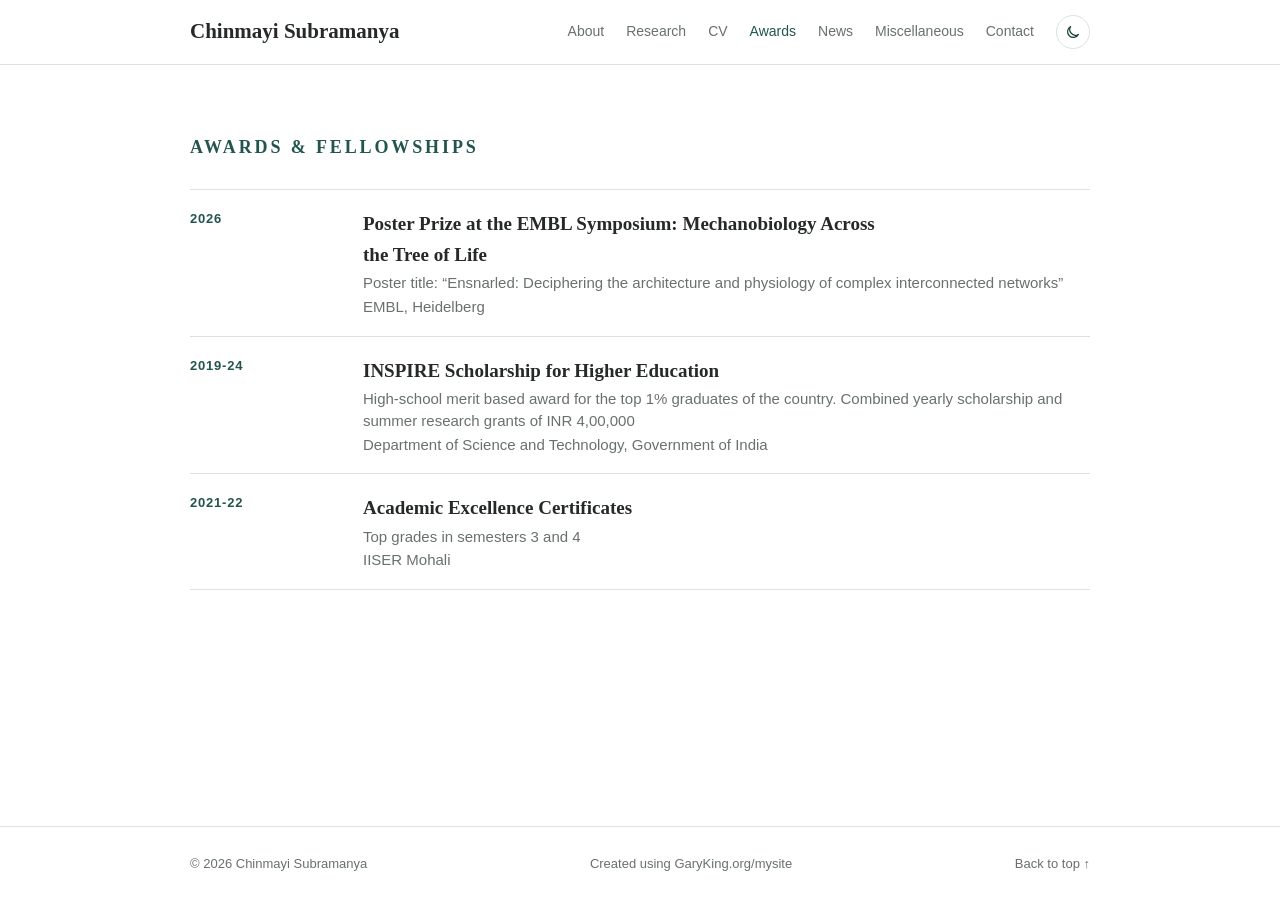
==== awards.html @ d97e75de "Build academic portfolio website" ====
<!doctype html>
<html lang="en">
  <head>
    <meta charset="utf-8" />
    <meta name="viewport" content="width=device-width, initial-scale=1" />
    <meta name="description" content="Awards and fellowships received by Chinmayi Subramanya." />
    <meta name="theme-color" content="#ffffff" />
    <meta name="color-scheme" content="light dark" />
    <title>Awards &amp; Fellowships - Chinmayi Subramanya</title>
    <link rel="icon" href="assets/favicon.svg" type="image/svg+xml" />
    <link rel="stylesheet" href="styles.css?v=3" />
  </head>
  <body>
    <a class="skip-link" href="#main-content">Skip to content</a>
    <header class="site-header">
      <div class="nav-shell">
        <a class="wordmark" href="index.html#about">Chinmayi Subramanya</a>
        <nav class="site-nav" aria-label="Primary navigation">
          <a href="index.html#about">About</a>
          <a href="index.html#research">Research</a>
          <a href="index.html#cv">CV</a>
          <a class="active" href="awards.html" aria-current="page">Awards</a>
          <a href="news.html">News</a>
          <a href="beyond.html">Miscellaneous</a>
          <a href="contact.html">Contact</a>
          <button class="theme-toggle" type="button" data-theme-toggle aria-pressed="false" aria-label="Switch to dark mode">
            <svg class="theme-icon moon-icon" viewBox="0 0 24 24" aria-hidden="true"><path d="M20.2 15.6A8.6 8.6 0 0 1 8.4 3.8 8.7 8.7 0 1 0 20.2 15.6Z" /></svg>
            <svg class="theme-icon sun-icon" viewBox="0 0 24 24" aria-hidden="true"><circle cx="12" cy="12" r="4" /><path d="M12 2v2M12 20v2M4.93 4.93l1.42 1.42M17.65 17.65l1.42 1.42M2 12h2M20 12h2M4.93 19.07l1.42-1.42M17.65 6.35l1.42-1.42" /></svg>
          </button>
        </nav>
      </div>
    </header>
    <main id="main-content" class="page-shell standalone-page">
      <section class="content-section" id="awards" aria-labelledby="awards-title">
        <h1 class="page-title" id="awards-title">Awards &amp; fellowships</h1>
        <ul class="award-list">
          <li><strong>2026</strong><span>Poster Prize at the EMBL Symposium: Mechanobiology Across<br />the Tree of Life<small>Poster title: “Ensnarled: Deciphering the architecture and physiology of complex interconnected networks”</small><small>EMBL, Heidelberg</small></span></li>
          <li><strong>2019-24</strong><span>INSPIRE Scholarship for Higher Education<small>High-school merit based award for the top 1% graduates of the country. Combined yearly scholarship and summer research grants of INR 4,00,000</small><small>Department of Science and Technology, Government of India</small></span></li>
          <li><strong>2021-22</strong><span>Academic Excellence Certificates<small>Top grades in semesters 3 and 4</small><small>IISER Mohali</small></span></li>
        </ul>
      </section>
    </main>
    <footer class="site-footer">
      <div class="page-shell">
        <p>© <span data-year></span> Chinmayi Subramanya</p>
        <p>Created using <a href="https://garyking.org/mysite" target="_blank" rel="noreferrer">GaryKing.org/mysite</a></p>
        <a href="#main-content">Back to top ↑</a>
      </div>
    </footer>
    <script src="script.js?v=2"></script>
  </body>
</html>
---- styles.css ----
:root {
  --background: #ffffff;
  --surface: #f5f7f6;
  --text: #252a28;
  --muted: #68716d;
  --green: #23554e;
  --green-strong: #173f3a;
  --border: #dde2df;
  --serif: Georgia, "Times New Roman", serif;
  --sans: -apple-system, BlinkMacSystemFont, "Segoe UI", Roboto, "Helvetica Neue", Arial, sans-serif;
  --shell: min(900px, calc(100% - 48px));
}

html[data-theme="dark"] {
  color-scheme: dark;
  --background: #101614;
  --surface: #171e1c;
  --text: #f1f4f2;
  --muted: #aab4b0;
  --green: #9bc5ba;
  --green-strong: #d8e8e4;
  --border: #303b37;
}

* {
  box-sizing: border-box;
}

html {
  scroll-behavior: smooth;
  background: var(--background);
  color-scheme: light;
}

body {
  margin: 0;
  color: var(--text);
  background: var(--background);
  font-family: var(--sans);
  font-size: 17px;
  line-height: 1.65;
  -webkit-font-smoothing: antialiased;
  transition: color 160ms ease, background 160ms ease;
}

a {
  color: inherit;
  text-decoration-color: var(--green);
  text-decoration-thickness: 1px;
  text-underline-offset: 0.18em;
}

a:hover {
  color: var(--green);
}

img {
  display: block;
  max-width: 100%;
}

button,
a {
  -webkit-tap-highlight-color: transparent;
}

:focus-visible {
  outline: 3px solid var(--green);
  outline-offset: 4px;
}

::selection {
  color: var(--background);
  background: var(--green);
}

.skip-link {
  position: fixed;
  z-index: 100;
  top: 12px;
  left: 12px;
  padding: 8px 12px;
  color: var(--background);
  background: var(--green-strong);
  transform: translateY(-160%);
}

.skip-link:focus {
  transform: translateY(0);
}

.page-shell,
.nav-shell {
  width: var(--shell);
  margin-inline: auto;
}

.site-header {
  position: sticky;
  z-index: 50;
  top: 0;
  border-bottom: 1px solid var(--border);
  background: var(--background);
}

.nav-shell {
  min-height: 64px;
  display: flex;
  align-items: center;
  justify-content: space-between;
  gap: 32px;
}

.wordmark {
  flex: 0 0 auto;
  font-family: var(--serif);
  font-size: 21px;
  font-weight: 700;
  line-height: 1.1;
  text-decoration: none;
}

.site-nav {
  display: flex;
  align-items: center;
  justify-content: flex-end;
  gap: 22px;
  font-size: 14px;
}

.site-nav a {
  color: var(--muted);
  text-decoration: none;
}

.site-nav a:hover,
.site-nav a.active {
  color: var(--green);
}

.theme-toggle {
  width: 34px;
  height: 34px;
  display: inline-flex;
  align-items: center;
  justify-content: center;
  padding: 0;
  color: var(--green-strong);
  background: transparent;
  border: 1px solid var(--border);
  border-radius: 999px;
  cursor: pointer;
}

.theme-toggle:hover {
  color: var(--background);
  border-color: var(--green);
  background: var(--green);
}

.theme-icon {
  width: 16px;
  height: 16px;
  fill: none;
  stroke: currentColor;
  stroke-width: 1.8;
  stroke-linecap: round;
  stroke-linejoin: round;
}

.sun-icon,
html[data-theme="dark"] .moon-icon {
  display: none;
}

html[data-theme="dark"] .sun-icon {
  display: block;
}

.profile {
  min-height: min(660px, calc(100svh - 64px));
  display: grid;
  grid-template-columns: 190px minmax(0, 1fr);
  align-items: center;
  gap: 48px;
  padding-block: 64px;
  scroll-margin-top: 64px;
}

.portrait {
  width: 190px;
  margin: 0;
}

.portrait-column {
  width: 190px;
  display: flex;
  align-items: center;
  flex-direction: column;
  gap: 14px;
}

.portrait img {
  width: 190px;
  height: 190px;
  object-fit: cover;
  object-position: center;
  border: 1px solid var(--border);
  border-radius: 50%;
}

.profile-copy {
  max-width: 610px;
}

.profile h1 {
  margin: 0 0 4px;
  font-family: var(--serif);
  font-size: clamp(42px, 5vw, 56px);
  line-height: 1.05;
  letter-spacing: -0.03em;
}

.profile-copy p {
  margin: 3px 0;
  color: var(--muted);
}

.profile-copy .role {
  margin-top: 8px;
  color: var(--text);
  font-size: 18px;
  font-weight: 700;
}

.profile-copy .profile-summary {
  max-width: 590px;
  margin-top: 20px;
  color: var(--text);
  font-size: 16px;
  line-height: 1.55;
}

.profile-copy .profile-focus {
  margin-top: 8px;
}

.profile-copy .profile-history {
  margin-top: 8px;
}

.profile-actions {
  display: flex;
  align-items: flex-start;
  flex-direction: column;
  gap: 12px;
  margin-top: 24px;
}

.profile-socials {
  display: flex;
  align-items: center;
  gap: 10px;
}

.profile-socials a {
  width: 36px;
  height: 36px;
  display: inline-flex;
  align-items: center;
  justify-content: center;
  border: 1px solid var(--border);
  border-radius: 50%;
  color: var(--green-strong);
  text-decoration: none;
}

.profile-socials a:hover {
  color: var(--background);
  border-color: var(--green);
  background: var(--green);
}

.profile-socials svg {
  width: 17px;
  height: 17px;
  fill: none;
  stroke: currentColor;
  stroke-width: 1.8;
  stroke-linecap: round;
  stroke-linejoin: round;
}

.profile-socials .brand-icon {
  fill: currentColor;
  stroke: none;
}

.button {
  display: inline-flex;
  align-items: center;
  justify-content: center;
  min-height: 44px;
  padding: 0 18px;
  border: 1px solid var(--green);
  font-family: var(--serif);
  font-size: 16px;
  text-decoration: none;
}

.button.primary {
  color: #ffffff;
  background: var(--green-strong);
  border-color: var(--green-strong);
}

html[data-theme="dark"] .button.primary {
  color: #101614;
  background: var(--green);
  border-color: var(--green);
}

.button.secondary {
  color: var(--green-strong);
  background: transparent;
}

.button:hover {
  color: var(--background);
  background: var(--green);
}

.content-shell {
  padding-bottom: 40px;
}

.standalone-page {
  min-height: calc(100vh - 139px);
  padding-bottom: 40px;
}

.standalone-page .content-section:first-child {
  border-top: 0;
}

.page-title {
  margin: 0 0 30px;
  color: var(--green);
  font-family: var(--serif);
  font-size: 18px;
  line-height: 1.2;
  letter-spacing: 0.16em;
  text-transform: uppercase;
}

.content-section {
  padding: 72px 0;
  border-top: 1px solid var(--border);
  scroll-margin-top: 88px;
}

.content-section h2 {
  margin: 0 0 30px;
  color: var(--green);
  font-family: var(--serif);
  font-size: 18px;
  line-height: 1.2;
  letter-spacing: 0.16em;
  text-transform: uppercase;
}

.content-section > p {
  max-width: 820px;
  margin: 0 0 22px;
  font-size: 18px;
}

.subsection + .subsection {
  margin-top: 56px;
}

.research-description {
  max-width: 820px;
  margin-bottom: 40px;
}

.research-description p {
  margin: 0 0 22px;
  font-size: 16px;
}

.approach-list + .subsection {
  margin-top: 56px;
}

.subsection h3 {
  margin: 0 0 24px;
  color: var(--text);
  font-family: var(--sans);
  font-size: 16px;
  font-weight: 700;
  line-height: 1.3;
  letter-spacing: 0;
  text-transform: none;
}

.publication-item {
  display: grid;
  grid-template-columns: 145px minmax(0, 1fr);
  gap: 28px;
}

.publication-item + .publication-item {
  margin-top: 32px;
  padding-top: 32px;
  border-top: 1px solid var(--border);
}

.item-meta,
.entry-list time {
  padding-top: 4px;
  color: var(--green);
  font-size: 12px;
  font-weight: 700;
  letter-spacing: 0.08em;
  text-transform: uppercase;
}

.item-body h4 {
  margin: 0 0 8px;
  font-family: var(--serif);
  font-size: 19px;
  line-height: 1.3;
}

.item-body h4 a {
  text-decoration: none;
}

.item-body p {
  margin: 0 0 14px;
}

.item-body .authors {
  color: var(--muted);
  font-size: 14px;
}

.inline-link {
  color: var(--green-strong);
  font-size: 14px;
  font-weight: 700;
}

.approach-list,
.entry-list,
.award-list {
  margin: 0;
  padding: 0;
  list-style: none;
}

.approach-list {
  counter-reset: approach;
}

.approach-list li {
  counter-increment: approach;
  display: grid;
  grid-template-columns: 145px minmax(0, 1fr);
  gap: 28px;
  padding: 18px 0;
  border-top: 1px solid var(--border);
}

.approach-list strong::before {
  content: "0" counter(approach) " · ";
  color: var(--green);
  font-size: 12px;
  letter-spacing: 0.08em;
}

.approach-list span,
.entry-list span,
.award-list small {
  color: var(--muted);
}

.entry-list li {
  display: grid;
  grid-template-columns: 145px minmax(0, 1fr);
  gap: 28px;
  padding: 22px 0;
  border-top: 1px solid var(--border);
}

.entry-list li:last-child,
.approach-list li:last-child,
.award-list li:last-child {
  border-bottom: 1px solid var(--border);
}

.entry-list div,
.award-list span {
  display: flex;
  flex-direction: column;
  gap: 2px;
}

.entry-list strong {
  font-family: var(--serif);
  font-size: 19px;
}

.entry-list strong a {
  text-decoration: none;
}

.entry-list span {
  font-size: 15px;
}

.cv-list .cv-heading {
  display: flex;
  align-items: baseline;
  flex-direction: row;
  justify-content: space-between;
  gap: 24px;
}

.cv-list .cv-institute {
  color: var(--text);
  font-family: var(--serif);
  font-size: 19px;
  font-weight: 700;
}

.cv-list .cv-detail-row {
  display: flex;
  align-items: flex-start;
  flex-direction: row;
  justify-content: space-between;
  gap: 24px;
}

.cv-list .cv-program {
  flex: 0 0 auto;
  color: var(--muted);
  font-family: var(--sans);
  font-size: 15px;
  font-weight: 400;
  text-align: right;
}

.cv-list a {
  width: fit-content;
}

.course-page {
  min-height: calc(100vh - 140px);
  padding-top: 72px;
}

.course-page h1 {
  margin: 0 0 18px;
  font-family: var(--serif);
  font-size: clamp(34px, 4vw, 46px);
  line-height: 1.05;
  letter-spacing: -0.03em;
}

.course-page .course-intro {
  margin: 0 0 58px;
  color: var(--muted);
  font-size: 18px;
}

.course-section {
  padding: 56px 0 20px;
  border-top: 1px solid var(--border);
}

.course-section + .course-section {
  border-top: 0;
}

.course-section-header {
  margin-bottom: 30px;
}

.course-section-header h2 {
  margin: 0;
  color: var(--text);
  font-family: var(--serif);
  font-size: 30px;
  line-height: 1.15;
}

.course-kicker {
  margin: 0 0 5px;
  color: var(--green);
  font-size: 12px;
  font-weight: 700;
  letter-spacing: 0.1em;
  text-transform: uppercase;
}

.course-group-grid {
  display: grid;
  grid-template-columns: repeat(2, minmax(0, 1fr));
  gap: 38px 48px;
}

.physics-major-grid {
  display: grid;
  grid-template-columns: repeat(2, minmax(0, 1fr));
  gap: 48px;
}

.course-major-column {
  display: flex;
  min-width: 0;
  flex-direction: column;
  gap: 38px;
}

.course-group {
  min-width: 0;
}

.course-group h3 {
  margin: 0;
  padding: 0 0 12px;
  border-bottom: 2px solid var(--green);
  font-family: var(--serif);
  font-size: 18px;
  line-height: 1.3;
}

.course-list {
  margin: 0;
  padding: 0;
  list-style: none;
}

.course-list li {
  display: grid;
  grid-template-columns: 66px minmax(0, 1fr);
  gap: 12px;
  padding: 10px 0;
  border-bottom: 1px solid var(--border);
  font-size: 14px;
  line-height: 1.45;
}

.course-code {
  color: var(--green);
  font-size: 12px;
  font-weight: 700;
  letter-spacing: 0.03em;
}

.course-note {
  margin: 58px 0 72px;
  padding-top: 24px;
  border-top: 1px solid var(--border);
  color: var(--muted);
  font-size: 14px;
}

#cv > h2 {
  margin-bottom: 10px;
}

.content-section > .cv-full-link {
  margin: 0 0 24px;
  color: var(--muted);
  font-size: 15px;
}

.award-list li {
  display: grid;
  grid-template-columns: 145px minmax(0, 1fr);
  gap: 28px;
  padding: 18px 0;
  border-top: 1px solid var(--border);
}

.award-list > li > strong {
  color: var(--green);
  font-size: 13px;
  letter-spacing: 0.06em;
}

.award-list > li > span {
  font-family: var(--serif);
  font-size: 19px;
  font-weight: 700;
}

.award-list small {
  font-family: var(--sans);
  font-size: 15px;
  font-weight: 400;
  line-height: 1.45;
}

.contact-section p {
  margin-bottom: 10px;
}

.contact-social-links {
  line-height: 1.8;
}

.miscellaneous-section h2 {
  margin: 0 0 16px;
  color: var(--text);
  font-family: var(--serif);
  font-size: 16px;
  letter-spacing: 0;
  text-transform: none;
}

.miscellaneous-intro {
  max-width: 820px;
  margin: 0;
  font-size: 16px;
  line-height: 1.55;
}

.miscellaneous-section + .miscellaneous-intro {
  margin-top: 44px;
}

.outreach-list li {
  grid-template-columns: 76px minmax(0, 1fr);
  gap: 20px;
}

.outreach-list time {
  font-size: 13px;
}

.outreach-list span {
  font-size: 16px;
  line-height: 1.55;
}

.miscellaneous-list {
  width: 100%;
  max-width: none;
  margin: 0;
  padding: 0;
  list-style: none;
}

.miscellaneous-list li {
  padding: 18px 0;
  border-top: 1px solid var(--border);
  font-size: 16px;
  line-height: 1.55;
}

.miscellaneous-list li:last-child {
  border-bottom: 1px solid var(--border);
}

.postal-address {
  line-height: 1.45;
}

.site-footer {
  border-top: 1px solid var(--border);
}

.site-footer .page-shell {
  min-height: 74px;
  display: flex;
  align-items: center;
  justify-content: space-between;
  gap: 20px;
  color: var(--muted);
  font-size: 13px;
}

.site-footer p {
  margin: 0;
}

.site-footer a {
  text-decoration: none;
}

@media (max-width: 780px) {
  :root {
    --shell: min(100% - 40px, 640px);
  }

  .nav-shell {
    min-height: 0;
    align-items: flex-start;
    flex-direction: column;
    gap: 18px;
    padding-block: 18px;
  }

  .site-nav {
    justify-content: flex-start;
    flex-wrap: wrap;
    gap: 12px 22px;
    width: 100%;
    padding-bottom: 2px;
  }

  .profile {
    min-height: 0;
    display: flex;
    flex-direction: column;
    gap: 24px;
    padding: 44px 0 64px;
    text-align: center;
  }

  .portrait,
  .portrait img,
  .portrait-column {
    width: 150px;
  }

  .portrait,
  .portrait img {
    height: 150px;
  }

  .profile h1 {
    font-size: clamp(38px, 12vw, 46px);
  }

  .profile-actions {
    align-items: center;
    justify-content: center;
  }

  .cv-list .cv-heading {
    align-items: flex-start;
    gap: 14px;
  }

  .cv-list .cv-detail-row {
    gap: 14px;
  }

  .cv-list .cv-program {
    max-width: 38%;
  }

  .course-page {
    padding-top: 52px;
  }

  .course-page .course-intro {
    margin-bottom: 44px;
  }

  .course-section {
    padding-top: 44px;
  }

  .course-section-header h2 {
    font-size: 26px;
  }

  .course-group-grid {
    grid-template-columns: 1fr;
    gap: 34px;
  }

  .physics-major-grid {
    display: flex;
    flex-direction: column;
    gap: 34px;
  }

  .course-major-column {
    display: contents;
  }

  .major-theory {
    order: 1;
  }

  .major-lab {
    order: 2;
  }

  .major-interdisciplinary {
    order: 3;
  }

  .course-note {
    margin-top: 48px;
  }

  .content-section {
    padding: 58px 0;
    scroll-margin-top: 150px;
  }

  .content-section h2 {
    margin-bottom: 26px;
  }

  .content-section > p {
    font-size: 17px;
  }

  .research-description p {
    font-size: 16px;
  }

  .publication-item,
  .approach-list li,
  .entry-list li {
    grid-template-columns: 1fr;
    gap: 8px;
  }

  .publication-item {
    gap: 14px;
  }

  .award-list li {
    grid-template-columns: 76px minmax(0, 1fr);
    gap: 14px;
  }

  .site-footer .page-shell {
    min-height: 88px;
    align-items: flex-start;
    flex-direction: column;
    justify-content: center;
    gap: 3px;
  }
}

@media (max-width: 420px) {
  :root {
    --shell: calc(100% - 48px);
  }

  .site-nav {
    gap: 12px 20px;
  }

  .profile-actions {
    width: 100%;
  }

  .button {
    width: 100%;
  }
}

@media (prefers-reduced-motion: reduce) {
  html {
    scroll-behavior: auto;
  }

  *,
  *::before,
  *::after {
    transition-duration: 0.01ms !important;
  }
}
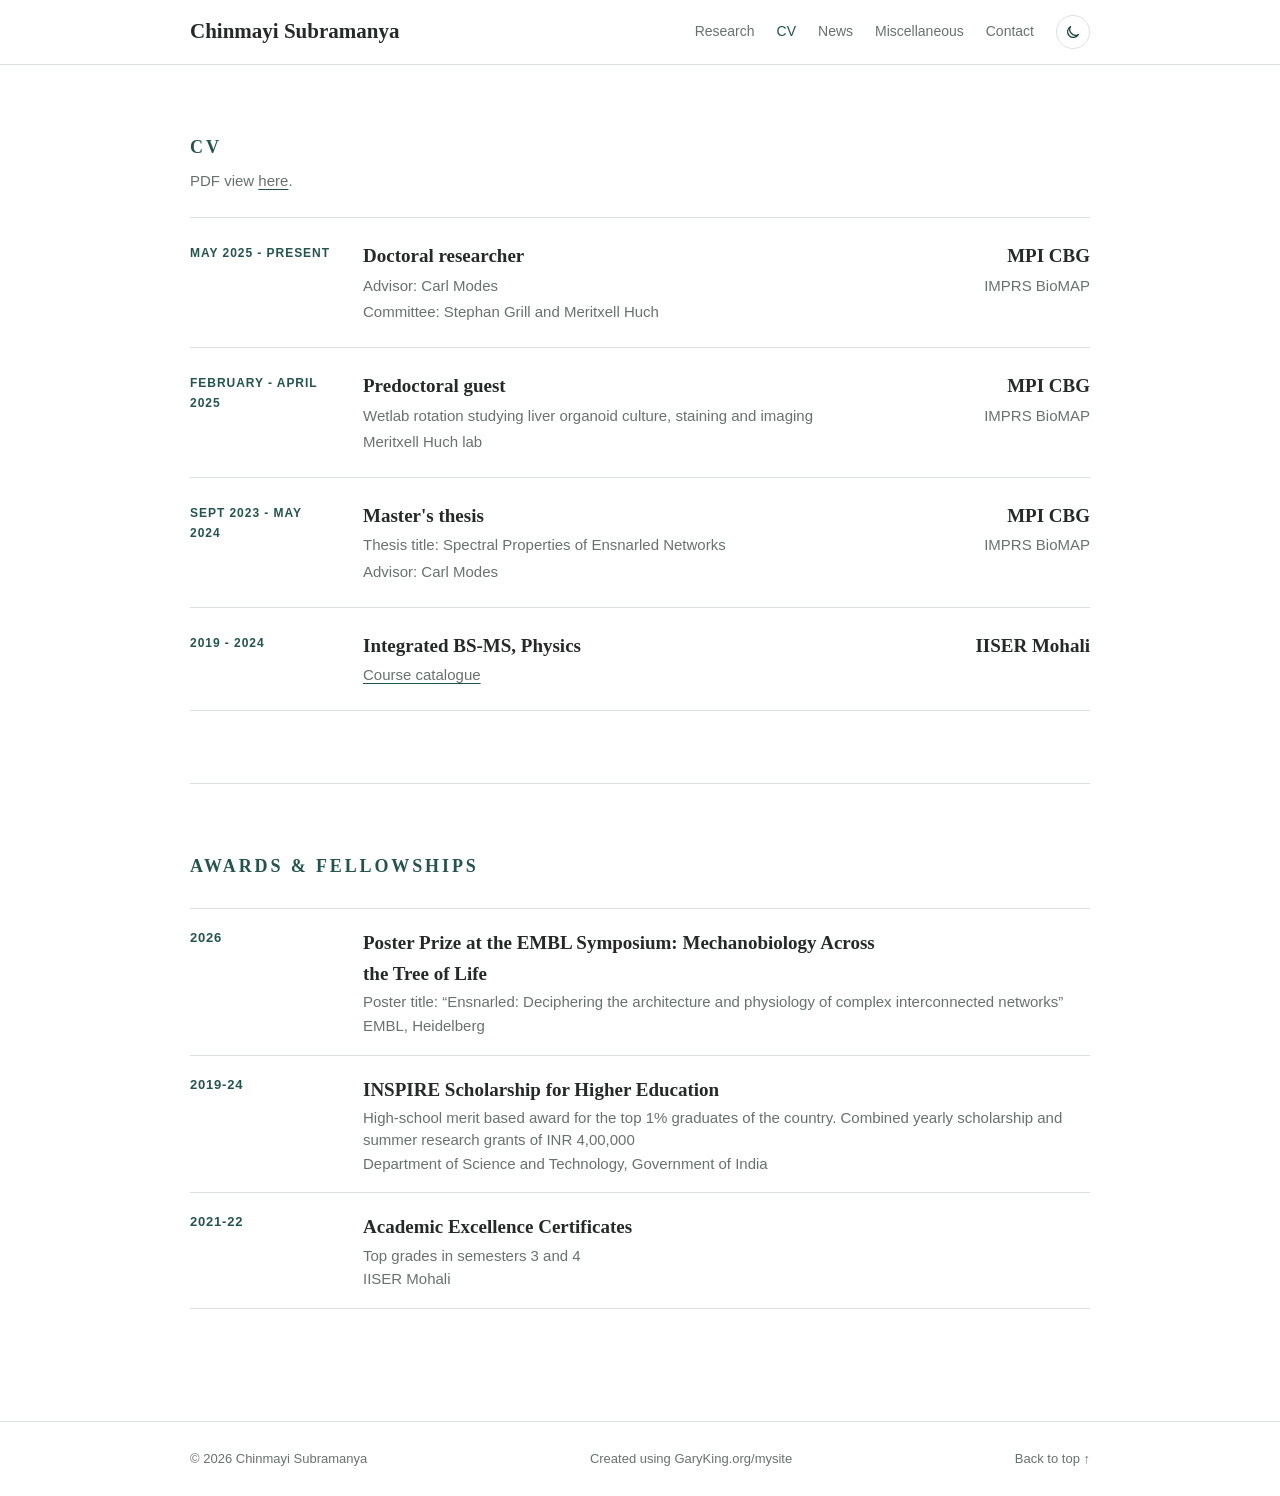
==== commit a6610f70: "Refine CV page and site navigation" ====
--- a/awards.html
+++ b/awards.html
@@ -3,12 +3,12 @@
   <head>
     <meta charset="utf-8" />
     <meta name="viewport" content="width=device-width, initial-scale=1" />
-    <meta name="description" content="Awards and fellowships received by Chinmayi Subramanya." />
+    <meta name="description" content="Curriculum vitae, awards, and fellowships of Chinmayi Subramanya." />
     <meta name="theme-color" content="#ffffff" />
     <meta name="color-scheme" content="light dark" />
-    <title>Awards &amp; Fellowships - Chinmayi Subramanya</title>
+    <title>CV - Chinmayi Subramanya</title>
     <link rel="icon" href="assets/favicon.svg" type="image/svg+xml" />
-    <link rel="stylesheet" href="styles.css?v=3" />
+    <link rel="stylesheet" href="styles.css?v=10" />
   </head>
   <body>
     <a class="skip-link" href="#main-content">Skip to content</a>
@@ -16,10 +16,8 @@
       <div class="nav-shell">
         <a class="wordmark" href="index.html#about">Chinmayi Subramanya</a>
         <nav class="site-nav" aria-label="Primary navigation">
-          <a href="index.html#about">About</a>
           <a href="index.html#research">Research</a>
-          <a href="index.html#cv">CV</a>
-          <a class="active" href="awards.html" aria-current="page">Awards</a>
+          <a class="active" href="awards.html" aria-current="page">CV</a>
           <a href="news.html">News</a>
           <a href="beyond.html">Miscellaneous</a>
           <a href="contact.html">Contact</a>
@@ -31,8 +29,54 @@
       </div>
     </header>
     <main id="main-content" class="page-shell standalone-page">
+      <section class="content-section" id="cv" aria-labelledby="cv-title">
+        <h1 class="page-title" id="cv-title">CV</h1>
+        <p class="cv-full-link">PDF view <a href="assets/Chinmayi_Subramanya_CV.pdf" target="_blank" rel="noreferrer">here</a>.</p>
+        <ol class="entry-list cv-list">
+          <li>
+            <time>May 2025 - present</time>
+            <div>
+              <div class="cv-heading">
+                <strong>Doctoral researcher</strong>
+                <span class="cv-institute">MPI CBG</span>
+              </div>
+              <div class="cv-detail-row"><span>Advisor: Carl Modes</span><span class="cv-program">IMPRS BioMAP</span></div>
+              <span>Committee: Stephan Grill and Meritxell Huch</span>
+            </div>
+          </li>
+          <li>
+            <time>February - April 2025</time>
+            <div>
+              <div class="cv-heading">
+                <strong>Predoctoral guest</strong>
+                <span class="cv-institute">MPI CBG</span>
+              </div>
+              <div class="cv-detail-row"><span>Wetlab rotation studying liver organoid culture, staining and imaging</span><span class="cv-program">IMPRS BioMAP</span></div>
+              <span>Meritxell Huch lab</span>
+            </div>
+          </li>
+          <li>
+            <time>Sept 2023 - May 2024</time>
+            <div>
+              <div class="cv-heading">
+                <strong>Master's thesis</strong>
+                <span class="cv-institute">MPI CBG</span>
+              </div>
+              <div class="cv-detail-row"><span>Thesis title: Spectral Properties of Ensnarled Networks</span><span class="cv-program">IMPRS BioMAP</span></div>
+              <span>Advisor: Carl Modes</span>
+            </div>
+          </li>
+          <li>
+            <time>2019 - 2024</time>
+            <div>
+              <div class="cv-heading"><strong>Integrated BS-MS, Physics</strong><span class="cv-institute">IISER Mohali</span></div>
+              <span><a href="courses.html">Course catalogue</a></span>
+            </div>
+          </li>
+        </ol>
+      </section>
       <section class="content-section" id="awards" aria-labelledby="awards-title">
-        <h1 class="page-title" id="awards-title">Awards &amp; fellowships</h1>
+        <h2 class="page-title" id="awards-title">Awards &amp; fellowships</h2>
         <ul class="award-list">
           <li><strong>2026</strong><span>Poster Prize at the EMBL Symposium: Mechanobiology Across<br />the Tree of Life<small>Poster title: “Ensnarled: Deciphering the architecture and physiology of complex interconnected networks”</small><small>EMBL, Heidelberg</small></span></li>
           <li><strong>2019-24</strong><span>INSPIRE Scholarship for Higher Education<small>High-school merit based award for the top 1% graduates of the country. Combined yearly scholarship and summer research grants of INR 4,00,000</small><small>Department of Science and Technology, Government of India</small></span></li>
--- a/styles.css
+++ b/styles.css
@@ -216,7 +216,7 @@
 .profile h1 {
   margin: 0 0 4px;
   font-family: var(--serif);
-  font-size: clamp(42px, 5vw, 56px);
+  font-size: clamp(38px, 4.3vw, 48px);
   line-height: 1.05;
   letter-spacing: -0.03em;
 }
@@ -668,6 +668,7 @@
   font-size: 14px;
 }
 
+#cv > .page-title,
 #cv > h2 {
   margin-bottom: 10px;
 }
@@ -834,7 +835,7 @@
   }
 
   .profile h1 {
-    font-size: clamp(38px, 12vw, 46px);
+    font-size: clamp(34px, 10vw, 42px);
   }
 
   .profile-actions {
